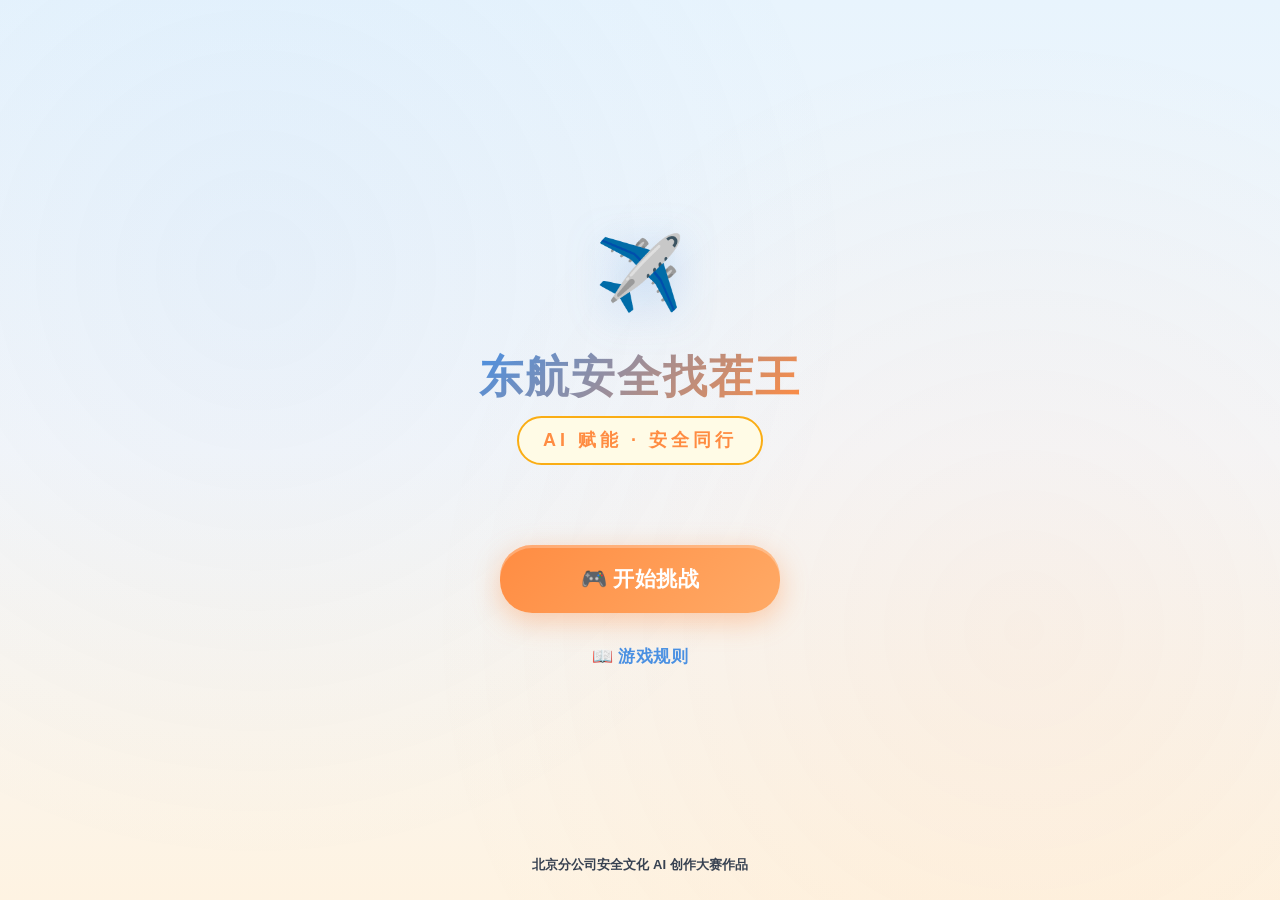
==== index.html @ 9d41dd63 "Add files via upload" ====
<!DOCTYPE html>
<html lang="zh-CN">
<head>
  <meta charset="UTF-8">
  <meta name="viewport" content="width=device-width, initial-scale=1.0, user-scalable=no">
  <title>东航安全找茬王 - AI赋能·安全同行</title>
  <link rel="stylesheet" href="css/style.css">
</head>
<body>
  <!-- 首页 -->
  <div id="page-home" class="page active">
    <div class="home-container">
      <div class="logo-area">
        <div class="plane-animation">✈️</div>
        <h1 class="game-title">东航安全找茬王</h1>
        <p class="game-subtitle">AI 赋能 · 安全同行</p>
      </div>
      
      <div class="home-actions">
        <button class="btn btn-primary btn-large" onclick="navigateTo('scenes')">
          🎮 开始挑战
        </button>
        <button class="btn btn-text" onclick="showRules()">
          📖 游戏规则
        </button>
      </div>
      
      <div class="home-footer">
        <p>北京分公司安全文化 AI 创作大赛作品</p>
      </div>
    </div>
  </div>

  <!-- 主题/关卡选择页 -->
  <div id="page-scenes" class="page">
    <div class="scenes-container">
      <header class="scenes-header">
        <button class="btn btn-back" onclick="navigateTo('home')">← 返回</button>
        <h2>选择主题与关卡</h2>
      </header>
      
      <div class="themes-grid" id="themesGrid">
        <!-- 动态生成主题卡片 -->
      </div>
    </div>
  </div>

  <!-- 游戏进行页 -->
  <div id="page-game" class="page">
    <div class="game-container">
      <!-- 顶部状态栏 -->
      <div class="game-header">
        <div class="stat-item">
          <span class="stat-icon">⏱️</span>
          <span id="timerDisplay">70</span>秒
        </div>
        <div class="stat-item">
          <span class="stat-icon">🎯</span>
          <span id="foundDisplay">0</span>/<span id="totalDisplay">5</span>
        </div>
        <div class="stat-item">
          <span class="stat-icon">🏆</span>
          <span id="scoreDisplay">0</span>
        </div>
      </div>

      <!-- 游戏图片区域 -->
      <div class="game-image-wrapper" id="gameImageWrapper">
        <img id="gameImage" src="" alt="场景图" class="game-image">
        <div id="markersLayer" class="markers-layer"></div>
        <div id="scoreFloats" class="score-floats"></div>
      </div>

      <!-- 底部工具栏 -->
      <div class="game-footer">
        <button class="btn btn-hint" id="hintBtn" onclick="useHint()">
          💡 提示 (<span id="hintsLeft">3</span>)
        </button>
        <button class="btn btn-pause" id="pauseBtn" onclick="togglePause()">
          ⏸️ 暂停
        </button>
      </div>
    </div>
    
    <!-- 暂停遮罩 -->
    <div id="pauseOverlay" class="pause-overlay hidden">
      <div class="pause-content">
        <h3>⏸️ 游戏暂停</h3>
        <button class="btn btn-primary" onclick="togglePause()">继续游戏</button>
        <button class="btn btn-secondary" onclick="quitGame()">退出本关</button>
      </div>
    </div>
  </div>

  <!-- 结算结果页 -->
  <div id="page-result" class="page">
    <div class="result-container">
      <div class="result-header">
        <h2 id="resultTitle">挑战完成！</h2>
        <div class="stars-display" id="starsDisplay">
          <!-- 动态生成星星 -->
        </div>
      </div>
      
      <div class="score-showcase">
        <div class="final-score" id="finalScore">0</div>
        <p class="score-label">最终得分</p>
      </div>
      
      <div class="result-stats">
        <div class="stat-box">
          <span class="stat-value" id="resultFound">0</span>
          <span class="stat-label">找到隐患</span>
        </div>
        <div class="stat-box">
          <span class="stat-value" id="resultTime">0</span>
          <span class="stat-label">用时(秒)</span>
        </div>
        <div class="stat-box">
          <span class="stat-value" id="resultAccuracy">0%</span>
          <span class="stat-label">正确率</span>
        </div>
      </div>
      
      <div class="grade-badge" id="gradeBadge">
        安全新人
      </div>
      
      <!-- 科普卡片区域 -->
      <div class="knowledge-cards" id="knowledgeCards">
        <!-- 动态生成科普卡片 -->
      </div>
      
      <div class="result-actions">
        <button class="btn btn-primary" id="retryBtn" onclick="retryLevel()">🔄 再玩一次</button>
        <button class="btn btn-success" id="nextLevelBtn" onclick="nextLevel()" hidden>➡️ 下一关</button>
        <button class="btn btn-secondary" onclick="navigateTo('scenes')">📋 返回选关</button>
      </div>
    </div>
  </div>

  <!-- 规则弹窗 -->
  <div id="rulesModal" class="modal hidden">
    <div class="modal-content">
      <div class="modal-header">
        <h3>📖 游戏规则</h3>
        <button class="modal-close" onclick="hideRules()">✕</button>
      </div>
      <div class="modal-body">
        <div class="rule-section">
          <h4>🎯 游戏目标</h4>
          <p>在限定时间内，从场景图中找出所有隐藏的<strong>安全隐患点</strong>。</p>
        </div>
        <div class="rule-section">
          <h4>🕐 时间限制</h4>
          <p>每关有时间限制（55-70秒），时间耗尽即结束。</p>
        </div>
        <div class="rule-section">
          <h4>💰 计分规则</h4>
          <ul>
            <li>找到隐患：<strong>+100分</strong></li>
            <li>通关条件：找到 <strong>70%以上</strong> 隐患点</li>
          </ul>
        </div>
        <div class="rule-section">
          <h4>⭐ 星级评价</h4>
          <ul>
            <li>⭐ 正确率 60%以下</li>
            <li>⭐⭐ 正确率 60%-75%</li>
            <li>⭐⭐⭐ 正确率 75%-90%</li>
            <li>⭐⭐⭐⭐ 正确率 90%-100%</li>
            <li>⭐⭐⭐⭐⭐ 全部找到！</li>
          </ul>
        </div>
        <div class="rule-section">
          <h4>💡 提示功能</h4>
          <p>每关有<strong>有限次提示机会</strong>，使用提示会高亮显示一个未找到的隐患区域。</p>
        </div>
        <div class="rule-section">
          <h4>🔓 关卡解锁</h4>
          <p>当前开放每个主题第1关体验。<br>更多精彩关卡，敬请期待！</p>
        </div>
      </div>
    </div>
  </div>

  <script src="js/utils.js"></script>
  <script src="js/levels.js"></script>
  <script src="js/ui.js"></script>
  <script src="js/game.js"></script>
  <script src="js/main.js"></script>
</body>
</html>
---- css/style.css ----
/* ========================================
   东航安全找茬王 - 浅色清新版主样式表
   设计风格：明亮清新 + 游戏化 + 圆润可爱
   参考：元梦之星 / Differences / 休闲手游 UI
   ======================================== */

:root {
  /* 主色调 - 温暖活力 */
  --primary-blue: #4A90E2;
  --primary-light: #6BA3E8;
  --primary-dark: #357ABD;
  
  --safety-orange: #FF8C42;
  --safety-light: #FFAA66;
  --safety-dark: #E6732C;
  
  /* 功能色 - 清新版 */
  --success-green: #52C41A;
  --success-bg: #F6FFED;
  --error-red: #FF4D4F;
  --error-bg: #FFF1F0;
  --warning-yellow: #FAAD14;
  --warning-bg: #FFFBE6;
  --info-cyan: #13C2C2;
  --info-bg: #E6FFFB;
  
  /* 背景色 - 浅色系 */
  --bg-primary: #FFFFFF;
  --bg-secondary: #F5F7FA;
  --bg-tertiary: #EEF1F5;
  --bg-card: #FFFFFF;
  
  /* 文字色 - 高对比度，确保清晰可读 */
  --text-primary: #1F2937;
  --text-secondary: #374151;
  --text-muted: #6B7280;
  --text-white: #FFFFFF;
  
  /* 圆角 */
  --radius-sm: 10px;
  --radius-md: 16px;
  --radius-lg: 24px;
  --radius-xl: 32px;
  --radius-full: 9999px;
  
  /* 阴影 */
  --shadow-sm: 0 2px 8px rgba(0, 0, 0, 0.06);
  --shadow-md: 0 4px 16px rgba(0, 0, 0, 0.08);
  --shadow-lg: 0 8px 32px rgba(0, 0, 0, 0.12);
  --shadow-hover: 0 8px 24px rgba(74, 144, 226, 0.25);
  --shadow-card: 0 2px 12px rgba(0, 0, 0, 0.08);
}

*, *::before, *::after {
  margin: 0;
  padding: 0;
  box-sizing: border-box;
}

html {
  font-size: 16px;
  -webkit-tap-highlight-color: transparent;
}

body {
  font-family: -apple-system, BlinkMacSystemFont, 'Segoe UI', 'PingFang SC',
               'Hiragino Sans GB', 'Microsoft YaHei', sans-serif;
  background: linear-gradient(180deg, #E8F4FD 0%, #F5F7FA 50%, #FEF3E2 100%);
  color: var(--text-primary);
  min-height: 100vh;
  overflow-x: hidden;
  line-height: 1.6;
  position: relative;
}

body::before {
  content: '';
  position: fixed;
  top: 0;
  left: 0;
  right: 0;
  bottom: 0;
  background-image: 
    radial-gradient(circle at 20% 30%, rgba(74, 144, 226, 0.06) 0%, transparent 50%),
    radial-gradient(circle at 80% 70%, rgba(255, 140, 66, 0.06) 0%, transparent 50%);
  pointer-events: none;
  z-index: 0;
}

.page {
  display: none;
  min-height: 100vh;
  position: relative;
  z-index: 1;
  animation: pageIn 0.4s ease-out;
  overflow-y: auto;
}

.page.active {
  display: flex;
  flex-direction: column;
}

@keyframes pageIn {
  from { 
    opacity: 0; 
    transform: translateY(15px); 
  }
  to { 
    opacity: 1; 
    transform: translateY(0); 
  }
}

/* ========================================
   首页 - 明亮活泼风格
   ======================================== */
.home-container {
  flex: 1;
  display: flex;
  flex-direction: column;
  align-items: center;
  justify-content: center;
  padding: 40px 20px;
  text-align: center;
  position: relative;
}

.logo-area {
  margin-bottom: 48px;
}

.plane-animation {
  font-size: 72px;
  display: inline-block;
  animation: planeBounce 3s ease-in-out infinite;
  filter: drop-shadow(0 8px 20px rgba(74, 144, 226, 0.25));
}

@keyframes planeBounce {
  0%, 100% { transform: translateY(0) rotate(-5deg); }
  25% { transform: translateY(-18px) rotate(5deg); }
  50% { transform: translateY(-10px) rotate(-3deg); }
  75% { transform: translateY(-22px) rotate(3deg); }
}

.game-title {
  font-size: clamp(28px, 6vw, 44px);
  font-weight: 900;
  background: linear-gradient(135deg, var(--primary-blue), var(--safety-orange));
  -webkit-background-clip: text;
  -webkit-text-fill-color: transparent;
  background-clip: text;
  margin: 20px 0 12px;
  letter-spacing: 2px;
  line-height: 1.2;
}

.game-subtitle {
  font-size: clamp(14px, 3vw, 18px);
  color: var(--safety-orange);
  font-weight: 700;
  letter-spacing: 4px;
  text-transform: uppercase;
  display: inline-block;
  padding: 8px 24px;
  background: var(--warning-bg);
  border-radius: var(--radius-full);
  border: 2px solid var(--warning-yellow);
}

.home-actions {
  display: flex;
  flex-direction: column;
  gap: 16px;
  width: 100%;
  max-width: 280px;
  margin-top: 32px;
}

.btn {
  padding: 16px 36px;
  border: none;
  border-radius: var(--radius-xl);
  font-size: 17px;
  font-weight: 700;
  cursor: pointer;
  transition: all 0.3s cubic-bezier(0.34, 1.56, 0.64, 1);
  outline: none;
  font-family: inherit;
  position: relative;
  overflow: hidden;
  letter-spacing: 0.5px;
}

.btn::after {
  content: '';
  position: absolute;
  top: 50%;
  left: 50%;
  width: 0;
  height: 0;
  background: rgba(255, 255, 255, 0.3);
  border-radius: 50%;
  transform: translate(-50%, -50%);
  transition: width 0.4s, height 0.4s;
}

.btn:active::after {
  width: 200px;
  height: 200px;
}

.btn-primary {
  background: linear-gradient(135deg, var(--safety-orange), var(--safety-light));
  color: white;
  box-shadow: 
    0 6px 20px rgba(255, 140, 66, 0.35),
    inset 0 2px 0 rgba(255, 255, 255, 0.2);
  border: none;
}

.btn-primary:hover {
  transform: translateY(-3px);
  box-shadow: 
    0 10px 30px rgba(255, 140, 66, 0.45),
    inset 0 2px 0 rgba(255, 255, 255, 0.3);
}

.btn-primary:active {
  transform: translateY(-1px);
}

.btn-large {
  padding: 20px 52px;
  font-size: 21px;
  font-weight: 800;
  border-radius: var(--radius-xl);
  box-shadow: 
    0 8px 28px rgba(255, 140, 66, 0.4),
    inset 0 3px 0 rgba(255, 255, 255, 0.25);
}

.btn-text {
  background: transparent;
  color: var(--primary-blue);
  padding: 14px 28px;
  font-weight: 600;
  border: 2px solid transparent;
}

.btn-text:hover {
  background: var(--bg-secondary);
  border-color: var(--primary-light);
  color: var(--primary-dark);
}

.btn-secondary {
  background: var(--bg-secondary);
  color: var(--text-primary);
  border: 2px solid #E0E0E0;
}

.btn-secondary:hover {
  background: var(--bg-tertiary);
  border-color: var(--primary-light);
  box-shadow: var(--shadow-sm);
}

.btn-success {
  background: linear-gradient(135deg, var(--success-green), #73D13D);
  color: white;
  box-shadow: 0 4px 16px rgba(82, 196, 26, 0.35);
  font-weight: 700;
}

.btn-success:hover {
  box-shadow: 0 8px 24px rgba(82, 196, 26, 0.45);
  transform: translateY(-2px);
}

.home-footer {
  position: fixed;
  bottom: 24px;
  left: 50%;
  transform: translateX(-50%);
  color: var(--text-secondary);
  font-size: 13px;
  font-weight: 600;
  z-index: 10;
}

/* ========================================
   关卡选择页 - 卡通卡片风格
   ======================================== */
.scenes-container {
  max-width: 960px;
  width: 100%;
  margin: 0 auto;
  padding: 24px;
}

.scenes-header {
  display: flex;
  align-items: center;
  gap: 16px;
  margin-bottom: 32px;
}

.scenes-header h2 {
  font-size: 26px;
  font-weight: 800;
  color: var(--text-primary);
}

.themes-grid {
  display: grid;
  grid-template-columns: repeat(auto-fit, minmax(400px, 1fr));
  gap: 24px;
}

.theme-card {
  background: var(--bg-card);
  border-radius: var(--radius-lg);
  overflow: hidden;
  box-shadow: var(--shadow-card);
  transition: all 0.35s cubic-bezier(0.34, 1.56, 0.64, 1);
  cursor: pointer;
  border: 2px solid transparent;
  position: relative;
}

.theme-card:hover {
  transform: translateY(-6px);
  box-shadow: var(--shadow-lg);
  border-color: var(--primary-light);
}

.theme-info-theme {
  --theme-color: #4A90E2;
}

.theme-card.ground-theme {
  --theme-color: #FF8C42;
}

.theme-header {
  padding: 20px;
  background: linear-gradient(135deg, #F8FAFC, #F1F5F9);
  border-bottom: 3px solid var(--theme-color);
  display: flex;
  align-items: center;
  gap: 14px;
  position: relative;
  overflow: hidden;
}

.theme-header::before {
  content: '';
  position: absolute;
  top: -40px;
  right: -40px;
  width: 120px;
  height: 120px;
  background: rgba(255, 255, 255, 0.15);
  border-radius: 50%;
}

.theme-icon {
  font-size: 52px;
  position: relative;
  z-index: 1;
  filter: drop-shadow(0 4px 8px rgba(0, 0, 0, 0.15));
}

.theme-info h3 {
  font-size: 22px;
  font-weight: 900;
  margin-bottom: 4px;
  color: var(--text-primary);
}

.theme-info p {
  font-size: 13px;
  color: var(--text-secondary);
  line-height: 1.4;
  font-weight: 600;
}

.levels-list {
  padding: 16px;
  display: flex;
  flex-wrap: nowrap;
  overflow-x: auto;
  overflow-y: hidden;
  gap: 12px;
  background: var(--bg-secondary);
  border-radius: 0 0 var(--radius-lg) var(--radius-lg);
  scrollbar-width: none;
  -webkit-overflow-scrolling: touch;
  overscroll-behavior: contain;
}

.levels-list::-webkit-scrollbar {
  display: none;
}

/* 滑动提示箭头 */
.swipe-hint {
  position: absolute;
  right: 8px;
  top: 50%;
  transform: translateY(-50%);
  font-size: 22px;
  color: var(--text-muted);
  opacity: 0;
  pointer-events: none;
  animation: swipeHintPulse 2s ease-in-out 1.5s;
  z-index: 5;
}

@keyframes swipeHintPulse {
  0% { opacity: 0; transform: translateY(-50%) translateX(0); }
  30% { opacity: 0.7; }
  70% { opacity: 0.7; transform: translateY(-50%) translateX(8px); }
  100% { opacity: 0; transform: translateY(-50%) translateX(16px); }
}

.level-item {
  flex-shrink: 0;
  width: 110px;
  aspect-ratio: 1;
  background: var(--bg-card);
  border-radius: var(--radius-md);
  display: flex;
  flex-direction: column;
  align-items: center;
  justify-content: center;
  gap: 6px;
  cursor: pointer;
  transition: all 0.3s cubic-bezier(0.34, 1.56, 0.64, 1);
  border: 3px solid transparent;
  box-shadow: var(--shadow-sm);
  position: relative;
  scroll-snap-align: center;
}

.level-item:not(.locked):hover {
  border-color: var(--theme-color);
  transform: scale(1.06) translateY(-4px);
  box-shadow: var(--shadow-hover);
  background: white;
}

.level-item.locked {
  opacity: 0.45;
  cursor: not-allowed;
  filter: grayscale(0.6);
}

.level-item.current {
  border-color: var(--safety-orange);
  animation: currentPulse 2s infinite;
  background: var(--warning-bg);
}

@keyframes currentPulse {
  0%, 100% { 
    box-shadow: 0 0 0 0 rgba(255, 140, 66, 0.4);
  }
  50% { 
    box-shadow: 0 0 0 8px rgba(255, 140, 66, 0);
  }
}

.level-number {
  font-size: 30px;
  font-weight: 900;
  color: var(--text-primary);
}

.level-name {
  font-size: 12px;
  color: var(--text-secondary);
  text-align: center;
  padding: 0 6px;
  font-weight: 700;
}

.level-stars {
  display: flex;
  gap: 2px;
}

.level-stars .star {
  font-size: 13px;
  color: #DDD;
}

.level-stars .star.filled {
  color: var(--warning-yellow);
}

.lock-icon {
  font-size: 34px;
  opacity: 0.7;
}

.coming-soon {
  font-size: 11px;
  color: var(--text-secondary);
  background: rgba(99, 102, 241, 0.1);
  padding: 2px 8px;
  border-radius: 10px;
  margin-left: auto;
  white-space: nowrap;
}

/* ========================================
   游戏进行页 - 清爽风格
   ======================================== */
.game-container {
  flex: 1;
  display: flex;
  flex-direction: column;
  max-width: 960px;
  width: 100%;
  margin: 0 auto;
  padding: 16px;
  position: relative;
}

.game-header {
  display: flex;
  justify-content: space-around;
  align-items: center;
  background: var(--bg-card);
  padding: 14px 20px;
  border-radius: var(--radius-md);
  margin-bottom: 16px;
  box-shadow: var(--shadow-md);
  border: 2px solid var(--bg-tertiary);
  position: relative;
  overflow: hidden;
}

.game-header::before {
  content: '';
  position: absolute;
  top: 0;
  left: 0;
  right: 0;
  height: 4px;
  background: linear-gradient(90deg, var(--primary-blue), var(--safety-orange), var(--success-green), var(--warning-yellow));
}

.stat-item {
  display: flex;
  align-items: center;
  gap: 8px;
  font-size: 17px;
  font-weight: 700;
  position: relative;
  z-index: 1;
}

.stat-icon {
  font-size: 20px;
}

#timerDisplay {
  color: var(--safety-dark);
  font-variant-numeric: tabular-nums;
  min-width: 28px;
  font-weight: 900;
  font-size: 20px;
}

#scoreDisplay {
  color: var(--warning-yellow);
  font-variant-numeric: tabular-nums;
  font-weight: 900;
  font-size: 20px;
}

.game-image-wrapper {
  flex: 1;
  position: relative;
  border-radius: var(--radius-lg);
  overflow: hidden;
  background: var(--bg-tertiary);
  box-shadow: var(--shadow-lg);
  max-height: calc(100vh - 220px);
  display: flex;
  align-items: center;
  justify-content: center;
  border: 4px solid white;
}

/* 点击波纹效果 */
.click-ripple {
  position: absolute;
  border-radius: 50%;
  background: rgba(74, 144, 226, 0.2);
  transform: scale(0);
  animation: rippleExpand 0.5s ease-out forwards;
  pointer-events: none;
}

@keyframes rippleExpand {
  to {
    transform: scale(1);
    opacity: 0;
  }
}

.game-image {
  max-width: 100%;
  max-height: 100%;
  object-fit: contain;
  user-select: none;
  -webkit-user-drag: none;
  cursor: crosshair;
}

.markers-layer {
  position: absolute;
  top: 0;
  left: 0;
  right: 0;
  bottom: 0;
  pointer-events: none;
  z-index: 10;
}

.score-floats {
  position: absolute;
  top: 0;
  left: 0;
  right: 0;
  bottom: 0;
  pointer-events: none;
  overflow: hidden;
  z-index: 11;
}

.marker {
  position: absolute;
  border-radius: 50%;
  pointer-events: none;
  transform: translate(-50%, -50%);
}

.marker.correct {
  width: 64px;
  height: 64px;
  border: 4px solid var(--success-green);
  background: var(--success-bg);
  box-shadow: 0 4px 16px rgba(82, 196, 26, 0.3);
  animation: correctPop 0.5s cubic-bezier(0.34, 1.56, 0.64, 1) forwards;
}

.marker.correct::after {
  content: '✓';
  position: absolute;
  top: 50%;
  left: 50%;
  transform: translate(-50%, -50%);
  font-size: 32px;
  color: var(--success-green);
  font-weight: bold;
}

.marker.wrong {
  width: 54px;
  height: 54px;
  border: 4px solid var(--error-red);
  background: var(--error-bg);
  box-shadow: 0 4px 12px rgba(255, 77, 79, 0.3);
  animation: wrongShake 0.4s ease-out forwards;
}

.marker.wrong::after {
  content: '✕';
  position: absolute;
  top: 50%;
  left: 50%;
  transform: translate(-50%, -50%);
  font-size: 28px;
  color: var(--error-red);
  font-weight: bold;
}

.marker.hint {
  width: 84px;
  height: 84px;
  border: 3px dashed var(--warning-yellow);
  background: var(--warning-bg);
  box-shadow: 0 4px 16px rgba(250, 173, 20, 0.3);
  animation: hintPulse 1.5s ease-in-out infinite;
}

@keyframes correctPop {
  0% { transform: translate(-50%, -50%) scale(0); opacity: 0; }
  50% { transform: translate(-50%, -50%) scale(1.25); opacity: 1; }
  100% { transform: translate(-50%, -50%) scale(1); opacity: 1; }
}

@keyframes wrongShake {
  0%, 100% { transform: translate(-50%, -50%) translateX(0); }
  20% { transform: translate(-50%, -50%) translateX(-12px); }
  40% { transform: translate(-50%, -50%) translateX(10px); }
  60% { transform: translate(-50%, -50%) translateX(-6px); }
  80% { transform: translate(-50%, -50%) translateX(3px); }
}

@keyframes hintPulse {
  0%, 100% { transform: translate(-50%, -50%) scale(1); opacity: 0.6; }
  50% { transform: translate(-50%, -50%) scale(1.12); opacity: 1; }
}

.score-float {
  position: absolute;
  font-size: 26px;
  font-weight: 900;
  pointer-events: none;
  animation: scoreFloatUp 1s cubic-bezier(0.34, 1.56, 0.64, 1) forwards;
  z-index: 20;
}

.score-float.positive {
  color: var(--success-green);
}

.score-float.negative {
  color: var(--error-red);
}

@keyframes scoreFloatUp {
  0% { 
    transform: translateY(0) scale(0.6); 
    opacity: 0; 
  }
  30% {
    transform: translateY(-25px) scale(1.15);
    opacity: 1;
  }
  100% { 
    transform: translateY(-80px) scale(1); 
    opacity: 0; 
  }
}

.game-footer {
  display: flex;
  justify-content: center;
  gap: 14px;
  margin-top: 16px;
}

.btn-hint, .btn-pause {
  padding: 13px 26px;
  font-size: 15px;
  font-weight: 700;
  border-radius: var(--radius-md);
}

.btn-hint {
  background: linear-gradient(135deg, var(--warning-yellow), #FFD666);
  color: #422006;
  border: none;
  box-shadow: 0 4px 14px rgba(250, 173, 20, 0.35);
}

.btn-hint:hover:not(:disabled) {
  box-shadow: 0 6px 20px rgba(250, 173, 20, 0.45);
  transform: translateY(-2px);
}

.btn-hint:disabled {
  opacity: 0.35;
  cursor: not-allowed;
  filter: grayscale(0.5);
  transform: none;
}

.btn-pause {
  background: var(--bg-secondary);
  color: var(--text-primary);
  border: 2px solid #E0E0E0;
}

.btn-pause:hover {
  background: var(--bg-tertiary);
  border-color: var(--primary-light);
}

.pause-overlay {
  position: fixed;
  top: 0;
  left: 0;
  right: 0;
  bottom: 0;
  background: rgba(255, 255, 255, 0.92);
  backdrop-filter: blur(8px);
  -webkit-backdrop-filter: blur(8px);
  display: flex;
  align-items: center;
  justify-content: center;
  z-index: 1000;
  animation: fadeIn 0.25s ease-out;
}

.pause-overlay.hidden {
  display: none;
}

@keyframes fadeIn {
  from { opacity: 0; }
  to { opacity: 1; }
}

.pause-content {
  background: var(--bg-card);
  padding: 48px;
  border-radius: var(--radius-lg);
  text-align: center;
  box-shadow: var(--shadow-lg);
  border: 2px solid var(--bg-tertiary);
  animation: modalPop 0.35s cubic-bezier(0.34, 1.56, 0.64, 1);
}

@keyframes modalPop {
  from { transform: scale(0.85) translateY(20px); opacity: 0; }
  to { transform: scale(1) translateY(0); opacity: 1; }
}

.pause-content h3 {
  font-size: 28px;
  font-weight: 800;
  margin-bottom: 32px;
  color: var(--text-primary);
}

.pause-content .btn {
  display: block;
  width: 100%;
  margin-bottom: 12px;
  min-width: 210px;
  font-size: 17px;
}

/* ========================================
   结算结果页 - 清爽展示
   ======================================== */
.result-container {
  flex: 1;
  max-width: 720px;
  width: 100%;
  margin: 0 auto;
  padding: 32px 20px;
  text-align: center;
  overflow-y: auto;
}

.result-header {
  margin-bottom: 24px;
}

.result-header h2 {
  font-size: 30px;
  font-weight: 900;
  margin-bottom: 18px;
  color: var(--text-primary);
  animation: slideDown 0.5s ease-out backwards;
}

@keyframes slideDown {
  from { transform: translateY(-25px); opacity: 0; }
  to { transform: translateY(0); opacity: 1; }
}

.stars-display {
  display: flex;
  justify-content: center;
  gap: 10px;
  font-size: 46px;
}

.stars-display .star {
  color: #E0E0E0;
  animation: starBounce 0.5s cubic-bezier(0.34, 1.56, 0.64, 1) backwards;
}

.stars-display .star:nth-child(1) { animation-delay: 0.12s; }
.stars-display .star:nth-child(2) { animation-delay: 0.24s; }
.stars-display .star:nth-child(3) { animation-delay: 0.36s; }
.stars-display .star:nth-child(4) { animation-delay: 0.48s; }
.stars-display .star:nth-child(5) { animation-delay: 0.6s; }

.stars-display .star.filled {
  color: var(--warning-yellow);
  filter: drop-shadow(0 2px 4px rgba(250, 173, 20, 0.4));
}

@keyframes starBounce {
  0% { transform: scale(0) rotate(-180deg); opacity: 0; }
  60% { transform: scale(1.3) rotate(10deg); }
  100% { transform: scale(1) rotate(0deg); opacity: 1; }
}

.score-showcase {
  margin: 36px 0;
  position: relative;
}

.final-score {
  font-size: clamp(58px, 12vw, 86px);
  font-weight: 900;
  background: linear-gradient(135deg, var(--safety-orange), #FFB366, var(--warning-yellow));
  -webkit-background-clip: text;
  -webkit-text-fill-color: transparent;
  background-clip: text;
  animation: scoreReveal 0.7s cubic-bezier(0.34, 1.56, 0.64, 1) backwards;
}

@keyframes scoreReveal {
  0% { transform: scale(0.4); opacity: 0; }
  60% { transform: scale(1.1); }
  100% { transform: scale(1); opacity: 1; }
}

.score-label {
  font-size: 16px;
  color: var(--text-secondary);
  margin-top: 10px;
  font-weight: 600;
  letter-spacing: 2px;
  text-transform: uppercase;
}

.result-stats {
  display: flex;
  justify-content: center;
  gap: 16px;
  margin: 32px 0;
  flex-wrap: wrap;
}

.stat-box {
  background: var(--bg-card);
  padding: 18px 24px;
  border-radius: var(--radius-md);
  min-width: 105px;
  box-shadow: var(--shadow-card);
  border: 2px solid var(--bg-tertiary);
  transition: all 0.3s;
  animation: statSlideUp 0.4s ease-out backwards;
}

.stat-box:nth-child(1) { animation-delay: 0.75s; }
.stat-box:nth-child(2) { animation-delay: 0.87s; }
.stat-box:nth-child(3) { animation-delay: 0.99s; }

@keyframes statSlideUp {
  from { transform: translateY(18px); opacity: 0; }
  to { transform: translateY(0); opacity: 1; }
}

.stat-box:hover {
  transform: translateY(-4px);
  border-color: var(--primary-light);
  box-shadow: var(--shadow-hover);
}

.stat-value {
  display: block;
  font-size: 28px;
  font-weight: 900;
  color: var(--text-primary);
}

.stat-label {
  font-size: 13px;
  color: var(--text-secondary);
  margin-top: 4px;
  font-weight: 700;
  text-transform: uppercase;
  letter-spacing: 1px;
}

.grade-badge {
  display: inline-block;
  padding: 14px 36px;
  border-radius: var(--radius-full);
  font-size: 19px;
  font-weight: 800;
  margin: 24px 0;
  letter-spacing: 1px;
  animation: badgeIn 0.5s cubic-bezier(0.34, 1.56, 0.64, 1) backwards;
  animation-delay: 1.2s;
}

.grade-badge.newbie { 
  background: linear-gradient(135deg, #E0E0E0, #F5F5F5);
  color: #666;
}
.grade-badge.agent { 
  background: linear-gradient(135deg, var(--primary-light), #8EB8EA);
  color: white;
}
.grade-badge.expert { 
  background: linear-gradient(135deg, #9254DE, #B794F6);
  color: white;
}
.grade-badge.guardian { 
  background: linear-gradient(135deg, var(--safety-orange), var(--safety-light));
  color: white;
}
.grade-badge.master { 
  background: linear-gradient(135deg, var(--error-red), #FF7875);
  color: white;
  animation: masterPulse 2s ease-in-out infinite;
}

@keyframes masterPulse {
  0%, 100% { box-shadow: 0 4px 16px rgba(255, 77, 79, 0.4); }
  50% { box-shadow: 0 6px 24px rgba(255, 77, 79, 0.6); }
}

@keyframes badgeIn {
  from { transform: scale(0.8) translateY(20px); opacity: 0; }
  to { transform: scale(1) translateY(0); opacity: 1; }
}

.knowledge-cards {
  margin: 32px 0;
  text-align: left;
}

.knowledge-cards h4 {
  font-size: 19px;
  margin-bottom: 16px;
  color: var(--safety-dark);
  font-weight: 800;
}

.knowledge-card {
  background: var(--bg-card);
  border-radius: var(--radius-md);
  padding: 16px;
  margin-bottom: 12px;
  border-left: 4px solid var(--theme-color, var(--safety-orange));
  box-shadow: var(--shadow-sm);
  animation: cardIn 0.4s ease-out backwards;
  transition: all 0.3s;
}

.knowledge-card:nth-child(2) { animation-delay: 0.08s; }
.knowledge-card:nth-child(3) { animation-delay: 0.16s; }
.knowledge-card:nth-child(4) { animation-delay: 0.24s; }
.knowledge-card:nth-child(5) { animation-delay: 0.32s; }

@keyframes cardIn {
  from { transform: translateX(-20px); opacity: 0; }
  to { transform: translateX(0); opacity: 1; }
}

.knowledge-card:hover {
  transform: translateX(6px);
  box-shadow: var(--shadow-md);
}

.knowledge-card h5 {
  font-size: 16px;
  color: var(--error-red);
  margin-bottom: 8px;
  display: flex;
  align-items: center;
  gap: 8px;
  font-weight: 800;
}

.knowledge-card p {
  font-size: 15px;
  color: var(--text-secondary);
  line-height: 1.7;
  font-weight: 500;
}

.knowledge-card .tip {
  margin-top: 10px;
  padding: 10px 14px;
  background: var(--success-bg);
  border-radius: var(--radius-sm);
  font-size: 14px;
  color: #237804;
  font-weight: 700;
  border: 1px solid #b7eb8f;
}

.result-actions {
  display: flex;
  flex-wrap: wrap;
  justify-content: center;
  gap: 12px;
  margin-top: 32px;
}

.result-actions .btn {
  font-weight: 700;
  padding: 15px 30px;
}

/* ========================================
   弹窗 - 清新风格
   ======================================== */
.modal {
  position: fixed;
  top: 0;
  left: 0;
  right: 0;
  bottom: 0;
  background: rgba(0, 0, 0, 0.4);
  backdrop-filter: blur(4px);
  -webkit-backdrop-filter: blur(4px);
  display: flex;
  align-items: center;
  justify-content: center;
  z-index: 2000;
  padding: 20px;
  animation: modalBgIn 0.25s ease-out;
}

@keyframes modalBgIn {
  from { backdrop-filter: blur(0); }
  to { backdrop-filter: blur(4px); }
}

.modal.hidden {
  display: none;
}

.modal-content {
  background: var(--bg-card);
  border-radius: var(--radius-lg);
  max-width: 500px;
  width: 100%;
  max-height: 85vh;
  overflow-y: auto;
  box-shadow: var(--shadow-lg);
  border: 2px solid var(--bg-tertiary);
  animation: modalContentIn 0.35s cubic-bezier(0.34, 1.56, 0.64, 1);
  /* 隐藏滚动条但保留滚动功能 */
  scrollbar-width: none;
  -ms-overflow-style: none;
}

.modal-content::-webkit-scrollbar {
  display: none;
}

@keyframes modalContentIn {
  from { transform: scale(0.88) translateY(25px); opacity: 0; }
  to { transform: scale(1) translateY(0); opacity: 1; }
}

.modal-header {
  display: flex;
  justify-content: space-between;
  align-items: center;
  padding: 22px 24px;
  border-bottom: 2px solid var(--bg-tertiary);
  background: var(--bg-secondary);
  border-radius: var(--radius-lg) var(--radius-lg) 0 0;
}

.modal-header h3 {
  font-size: 20px;
  font-weight: 800;
  color: var(--text-primary);
}

.modal-close {
  background: none;
  border: none;
  color: var(--text-muted);
  font-size: 24px;
  cursor: pointer;
  padding: 6px 10px;
  border-radius: var(--radius-sm);
  transition: all 0.2s;
  width: 38px;
  height: 38px;
  display: flex;
  align-items: center;
  justify-content: center;
}

.modal-close:hover {
  background: var(--error-bg);
  color: var(--error-red);
  transform: rotate(90deg);
}

.modal-body {
  padding: 22px 24px;
}

.rule-section {
  margin-bottom: 20px;
}

.rule-section:last-child {
  margin-bottom: 0;
}

.rule-section h4 {
  font-size: 16px;
  color: var(--safety-dark);
  margin-bottom: 8px;
  font-weight: 800;
  display: flex;
  align-items: center;
  gap: 8px;
}

.rule-section p,
.rule-section li {
  font-size: 15px;
  color: var(--text-secondary);
  line-height: 1.8;
  font-weight: 500;
}

.rule-section ul {
  padding-left: 20px;
  margin-top: 8px;
}

.rule-section li {
  margin-bottom: 5px;
}

.rule-section li::marker {
  color: var(--primary-blue);
}

.hidden {
  display: none !important;
}

.text-center {
  text-align: center;
}

.shake {
  animation: screenShake 0.4s ease-out;
}

@keyframes screenShake {
  0%, 100% { transform: translateX(0); }
  15% { transform: translateX(-10px); }
  30% { transform: translateX(8px); }
  45% { transform: translateX(-6px); }
  60% { transform: translateX(4px); }
  75% { transform: translateX(-2px); }
}

/* ========================================
   响应式设计
   ======================================== */
@media (max-width: 768px) {
  :root {
    --radius-lg: 20px;
    --radius-xl: 28px;
  }

  .home-container {
    padding: 24px 16px;
  }

  .plane-animation {
    font-size: 60px;
  }

  .game-title {
    letter-spacing: 1px;
  }

  .btn-large {
    padding: 18px 44px;
    font-size: 19px;
  }

  .scenes-container {
    padding: 12px;
    overflow-y: auto;
  }

  .themes-grid {
    grid-template-columns: 1fr;
    gap: 16px;
  }

  .theme-header {
    padding: 14px;
    gap: 10px;
  }

  .theme-icon {
    font-size: 40px;
  }

  .theme-info h3 {
    font-size: 18px;
  }

  .theme-info p {
    font-size: 12px;
  }

  .levels-list {
    padding: 12px;
    gap: 10px;
  }

  .level-item {
    width: 95px;
  }

  .game-container {
    padding: 12px;
  }
  
  .game-header {
    padding: 10px 14px;
    flex-wrap: wrap;
    gap: 8px;
  }
  
  .stat-item {
    font-size: 15px;
  }
  
  .result-stats {
    flex-wrap: wrap;
    gap: 12px;
  }
  
  .stat-box {
    flex: 1;
    min-width: 85px;
    padding: 14px 18px;
  }
  
  .stat-value {
    font-size: 24px;
  }
  
  .result-actions {
    flex-direction: column;
  }
  
  .result-actions .btn {
    width: 100%;
  }
  
  .modal-content {
    max-height: 90vh;
    margin: 10px;
  }
  
  .modal-body {
    padding: 16px;
  }
  
  .level-item {
    aspect-ratio: 1;
  }
  
  .level-number {
    font-size: 26px;
  }
  
  .game-footer {
    flex-direction: column;
  }
  
  .btn-hint, .btn-pause {
    width: 100%;
  }
}

@media (max-width: 480px) {
  .scenes-container {
    padding: 8px;
  }

  .theme-header {
    padding: 10px;
    gap: 8px;
  }

  .theme-icon {
    font-size: 34px;
  }

  .theme-info h3 {
    font-size: 16px;
  }

  .levels-list {
    padding: 10px;
    gap: 6px;
  }

  .level-item {
    width: 85px;
    border-radius: 10px;
  }

  .level-number {
    font-size: 20px;
  }

  .level-name {
    font-size: 10px;
  }

  .lock-icon {
    font-size: 26px;
  }

  .coming-soon {
    font-size: 9px;
    padding: 1px 4px;
  }
  
  .stars-display {
    font-size: 38px;
    gap: 8px;
  }
  
  .final-score {
    font-size: 54px;
  }
}

@media (prefers-reduced-motion: reduce) {
  *, *::before, *::after {
    animation-duration: 0.01ms !important;
    animation-iteration-count: 1 !important;
    transition-duration: 0.01ms !important;
  }
}

::-webkit-scrollbar {
  width: 8px;
}

::-webkit-scrollbar-track {
  background: var(--bg-secondary);
}

::-webkit-scrollbar-thumb {
  background: linear-gradient(180deg, var(--primary-blue), var(--safety-orange));
  border-radius: 4px;
}

::selection {
  background: var(--primary-blue);
  color: white;
}
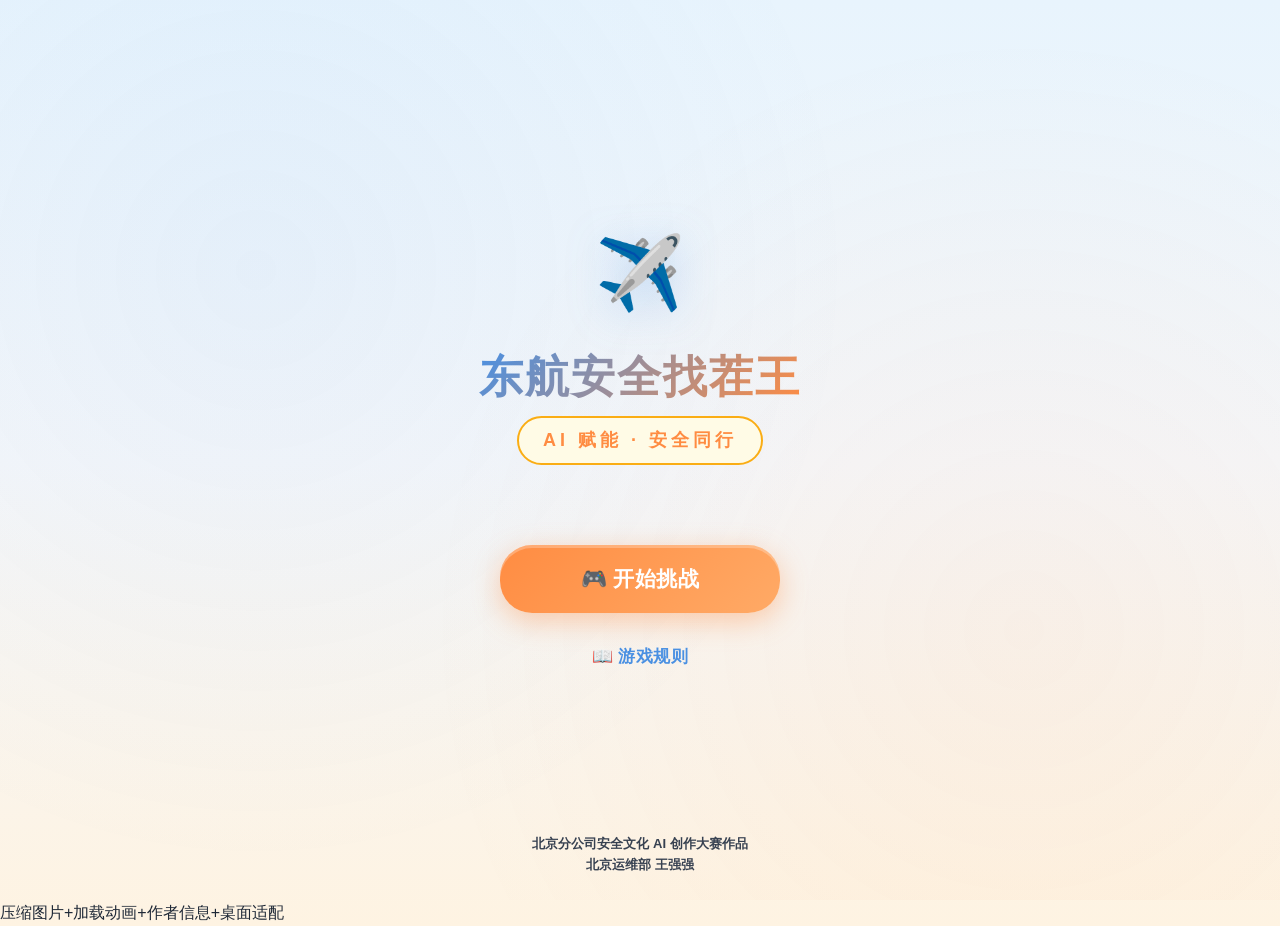
==== commit 723d14c9: "Update index.html" ====
--- a/index.html
+++ b/index.html
@@ -27,6 +27,7 @@
       
       <div class="home-footer">
         <p>北京分公司安全文化 AI 创作大赛作品</p>
+        <p class="home-author">北京运维部 王强强</p>
       </div>
     </div>
   </div>
@@ -69,6 +70,11 @@
         <img id="gameImage" src="" alt="场景图" class="game-image">
         <div id="markersLayer" class="markers-layer"></div>
         <div id="scoreFloats" class="score-floats"></div>
+        <!-- 加载动画 -->
+        <div class="level-loading" id="levelLoading">
+          <div class="loading-spinner"></div>
+          <p>加载中...</p>
+        </div>
       </div>
 
       <!-- 底部工具栏 -->
@@ -191,3 +197,4 @@
   <script src="js/main.js"></script>
 </body>
 </html>
+压缩图片+加载动画+作者信息+桌面适配
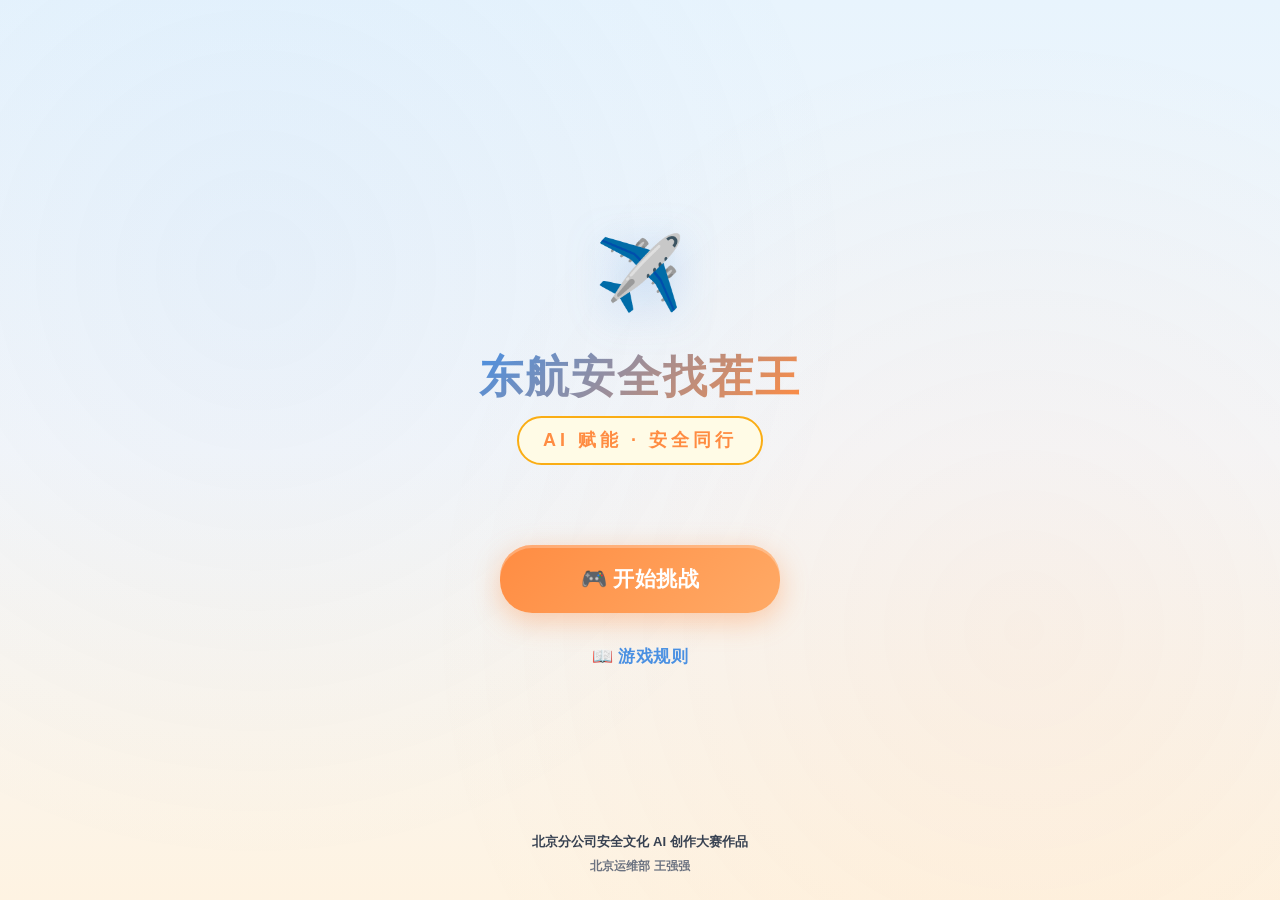
==== commit 4adc5cfe: "Update index.html" ====
--- a/index.html
+++ b/index.html
@@ -197,4 +197,3 @@
   <script src="js/main.js"></script>
 </body>
 </html>
-压缩图片+加载动画+作者信息+桌面适配
--- a/css/style.css
+++ b/css/style.css
@@ -288,6 +288,13 @@
   font-size: 13px;
   font-weight: 600;
   z-index: 10;
+  text-align: center;
+}
+
+.home-author {
+  margin-top: 4px;
+  font-size: 12px;
+  color: var(--text-muted);
 }
 
 /* ========================================
@@ -595,6 +602,56 @@
   align-items: center;
   justify-content: center;
   border: 4px solid white;
+}
+
+/* 桌面端图片区域放宽限制 */
+@media (min-width: 1024px) {
+  .game-image-wrapper {
+    max-height: calc(100vh - 160px);
+    width: 100%;
+  }
+}
+
+@media (min-width: 1200px) {
+  .game-image-wrapper {
+    max-height: calc(100vh - 140px);
+  }
+}
+
+/* 关卡加载动画 */
+.level-loading {
+  position: absolute;
+  inset: 0;
+  display: none;
+  flex-direction: column;
+  align-items: center;
+  justify-content: center;
+  background: rgba(248, 250, 252, 0.95);
+  z-index: 20;
+  gap: 16px;
+}
+
+.level-loading.active {
+  display: flex;
+}
+
+.loading-spinner {
+  width: 44px;
+  height: 44px;
+  border: 4px solid #E2E8F0;
+  border-top-color: var(--safety-blue);
+  border-radius: 50%;
+  animation: spin 0.8s linear infinite;
+}
+
+.level-loading p {
+  font-size: 14px;
+  color: var(--text-secondary);
+  font-weight: 600;
+}
+
+@keyframes spin {
+  to { transform: rotate(360deg); }
 }
 
 /* 点击波纹效果 */
@@ -1472,3 +1529,4 @@
   background: var(--primary-blue);
   color: white;
 }
+更新
